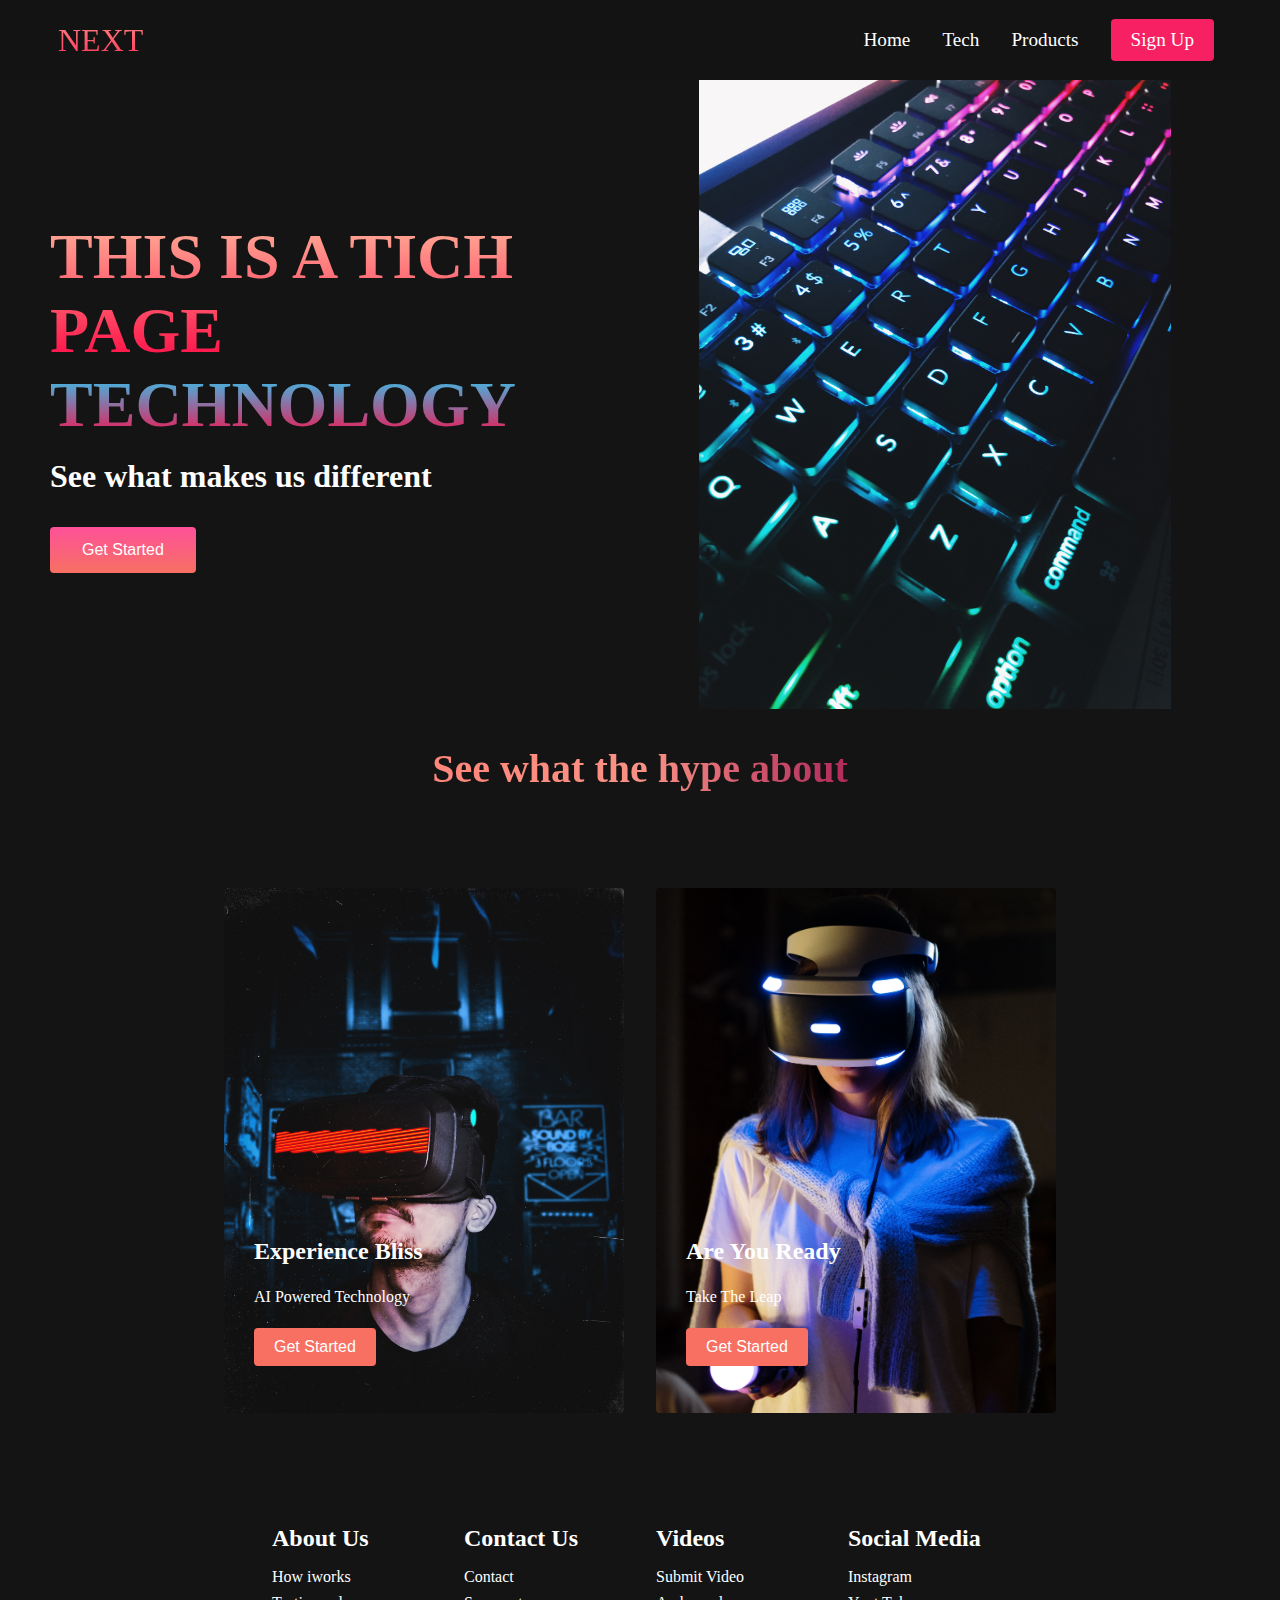
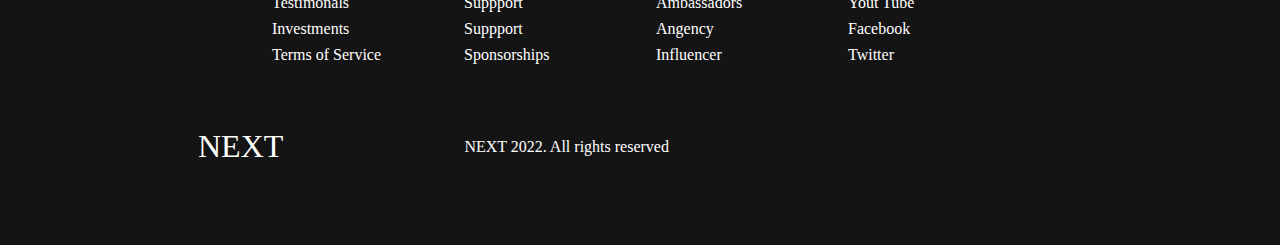
==== tech.html @ 6300fbe7 "project setup" ====
<!DOCTYPE html>
<html lang="en">
<head>
    <meta charset="UTF-8">
    <meta http-equiv="X-UA-Compatible" content="IE=edge">
    <meta name="viewport" content="width=device-width, initial-scale=1.0">
    <title>NExt website</title>
    <link rel="stylesheet" href="./style.css">
    <link
    rel="stylesheet"
    href="https://use.fontawesome.com/releases/v5.14.0/css/all.css"
    integrity="sha384-HzLeBuhoNPvSl5KYnjx0BT+WB0QEEqLprO+NBkkk5gbc67FTaL7XIGa2w1L0Xbgc"
    crossorigin="anonymous"
  />
</head>
<body>
    <!-- NAvbar Section -->
    <nav class="navbar">
        <div class="navbar__container">
            <a href="" id="navbar__logo"><i class="fas fa-gem"></i> NEXT</a>
                <div class="navbar__toggle" id="mobile-menu">
                    <span class="bar"></span>
                    <span class="bar"></span>
                    <span class="bar"></span>
                </div>
                <ul class="navbar__menu">
                    <li class="navbar__item">
                        <a href="index.html" class="navbar__links">Home</a>
                    </li>
                    <li class="navbar__item">
                        <a href="/" class="navbar__links">Tech</a>
                    </li>
                    <li class="navbar__item">
                        <a href="/" class="navbar__links">Products</a>
                    </li>
                    <li class="navbar__btn">
                        <a href="/" class="button">Sign Up</a>
                    </li>
                </ul>
        </div>
    </nav>

    <!-- Hero section -->
    <div class="main">
        <div class="main__container">
            <div class="main__content">
                <h1>THIS IS A TICH PAGE</h1>
                <h2>TECHNOLOGY</h2>
                <p>See what makes us different</p>
                <button class="main__btn"><a href="/">Get Started</a></button>
            </div>
            <div class="main__img--container">
                <img src="./images/pic2.jpg" alt="pic" id="main__img">
            </div>
        </div>
    </div>

    <!-- Services Section -->

    <div class="services">
        <h1>See what the hype about</h1>
        <div class="services__container">
            <div class="services__card">
                <h2>Experience Bliss</h2>
                <p>AI Powered Technology</p>
                <button>Get Started</button>
            </div>
            <div class="services__card">
                <h2>Are You Ready </h2>
                <p>Take The Leap</p>
                <button>Get Started</button>
            </div>
        </div>
    </div>

    <!-- Footer Section -->

    <div class="footer__container">
        <div class="footer__links">
            <div class="footer__link--wrapper">
                <div class="footer__link--items">
                    <h2>About Us</h2>
                    <a href="/sign__up" target="toggle">How iworks</a>
                    <a href="/">Testimonals</a>
                    <a href="/">Investments</a>
                    <a href="/">Terms of Service</a>
                </div>
                <div class="footer__link--items">
                    <h2>Contact Us</h2>
                    <a href="/">Contact</a>
                    <a href="/">Suppport</a>
                    <a href="/">Suppport</a>
                    <a href="/">Sponsorships</a>
                </div>
            </div>
            <div class="footer__link--wrapper">
                <div class="footer__link--items">
                    <h2>Videos</h2>
                    <a href="/">Submit Video</a>
                    <a href="/">Ambassadors</a>
                    <a href="/">Angency</a>
                    <a href="/">Influencer</a>
                </div>
                <div class="footer__link--items">
                    <h2>Social Media</h2>
                    <a href="/">Instagram</a>
                    <a href="/">Yout Tube</a>
                    <a href="/">Facebook</a>
                    <a href="/">Twitter</a>
                </div>
            </div>
        </div>
        <div class="social__media">
            <div class="social__media--wrap">
                <div class="footer__logo">
                    <a href="/" id="footer__logo"><i class="fas fa-gem"></i>NEXT</a>
                </div>
                <p class="website__rights">NEXT 2022. All rights reserved</p>
                <div class="social__icons">
                    <a href="/" class="social__icon--link" target="_blank">
                        <i class="fab fa-facebook"></i>
                    </a>
                    <a href="/" class="social__icon--link" target="_blank">
                        <i class="fab fa-instagram"></i>
                    </a>
                    <a href="/" class="social__icon--link" target="_blank">
                        <i class="fab fa-twitter"></i>
                    </a>
                    <a href="/" class="social__icon--link" target="_blank">
                        <i class="fab fa-linkedin"></i>
                    </a>
                    <a href="/" class="social__icon--link" target="_blank">
                        <i class="fab fa-youtube"></i>
                    </a>
                </div>
            </div>
        </div>
    </div>
    <script  src="./app.js"></script>
</body>
</html>
---- style.css ----
*{
    margin: 0;
    padding: 0;
    box-sizing: border-box;
    font-family: 'Kumbh Sans' sans-serif;
}

.navbar{
    background: #131313;
    height: 80px;
    display: flex;
    justify-content: center;
    align-items: center;
    font-size: 1.2rem;
    position: sticky;
    top: 0;
    z-index: 999;
}

.navbar__container{
    display: flex;
    justify-content: space-between;
    height: 80px;
    z-index: 1;
    width: 100%;
    max-width: 1300px;
    margin: 0 auto;
    padding: 0 50px;
}

#navbar__logo{
    background-color: #ff8177;
    background-image: linear-gradient(to top, #ff0844 0%, #ffb199 100% );
    background-size: 100%;
    -webkit-background-clip: text;
    -moz-background-clip: text;
     -webkit-text-fill-color: transparent;
     -moz-text-fill-colot: transparent;
    display: flex;
    align-items: center;
    cursor: pointer;
    text-decoration: none;
    font-size: 2rem;
}

.fa-gem{
    margin-right: 0.5rem;
}

.navbar__menu{
    display: flex;
    align-items: center;
    list-style: none;
    text-align: center;
}

.navbar__item{
    height: 80px;
}

.navbar__links{
    color: #fff;
    display: flex;
    align-items: center;
    justify-content: center;
    text-decoration: none;
    padding:  0 1rem;
    height: 100%;
}

.navbar__btn{
    display: flex;
    justify-content: center;
    align-items: center;
    padding: 0 1rem;
    width: 100%;
}

.button{
    display: flex;
    justify-content: center;
    align-items: center;
    text-decoration: none;
    padding: 10px 20px;
    height: 100%;
    width: 100%;
    border: none;
    border-radius: 4px;
    background: #f72062;
    color: #fff;
}

.button:hover{
    background: #4837ff;
    transition: all 0.3s ease;
}

.navbar__links:hover{
    color: #f77062;
    transition: all 0.3s ease;
}

@media screen and (max-width:960px) {
    .navbar__container{
        display: flex;
        justify-content: space-between;
        height: 80px;
        z-index: 1;
        width: 100%;
        max-width: 1300px;
        padding: 0;
    }

    .navbar__menu{
        display: grid;
        grid-template-columns: auto;
        margin: 0;
        width: 100%;
        position: absolute;
        top: -1000px;
        opacity: 0;
        transition: all 0.5s ease;
        height: 50vh;
        z-index: -1;
        background: #131313;
    }

    .navbar__menu.active{
        background: #131313;
        top: 100%;
        opacity: 1;
        transition: all 0.5s ease;
        z-index: 99;
        height: 50vh;
        font-size: 1.6rem;
    }

    #navbar__logo{
        padding-left: 25px;
    }

    .navbar__toggle .bar{
        width: 25px;
        height: 3px;
        margin: 5px auto;
        transition: all 0.3s ease-in-out;
        background: #fff;
    }

    .navbar__item{
        width: 100%;
    }

    .navbar__links{
        text-align: center;
        padding-right: 2rem;
        width: 100%;
        display: table;
    }

    #mobile-menu{
        position: absolute;
        top: 20%;
        right: 5%;
        transform: translate(5%, 20%);
    }

    .navbar__btn{
        padding-bottom: 2rem;
    }

    .button{
        display: flex;
        justify-content: center;
        align-items: center;
        width: 80%;
        margin: 0;
    }

    .navbar__toggle .bar{
        display: block;
        cursor: pointer;
    }

    #mobile-menu.is-active .bar:nth-child(2){
        opacity: 0;
    }
    #mobile-menu.is-active .bar:nth-child(1){
        transform: translateY(8px) rotate(45deg);
    }
    #mobile-menu.is-active .bar:nth-child(3){
        transform: translateY(-8px) rotate(-45deg);
    }
}

/* Hero section Css */
.main{
    background-color: #141414;
}

.main__container{
    display: grid;
    grid-template-columns: 1fr 1fr;
    align-items: center;
    justify-content: center;
    margin: 0 auto;
    height: 100%;  
    background-color: #141414;
    z-index: 1;
    width: 100%;
    max-width: 1300px;
    padding: 0 50px;
}

.main__container h1{
    font-size: 4rem;
    background-color: #ff8177;
    background-image: linear-gradient( to top, #ff0844 0%, #ffb199 100%);
    background-size: 100%;
    -webkit-background-clip: text;
    -moz-background-clip: text;
    -webkit-text-fill-color: transparent;
    -moz-text-fell-color: transparent;
}

.main__content h2{
    font-size: 4rem;
    background-color: #ff8177;
    background-image: linear-gradient( to top, #ff0844 0%, #21d4fd 100%);
    background-size: 100%;
    -webkit-background-clip: text;
    -moz-background-clip: text;
    -webkit-text-fill-color: transparent;
    -moz-text-fell-color: transparent;
}

.main__content p{
    margin-top: 1rem;
    font-size: 2rem;
    font-weight: 700;
    color: #fff;
}

.main__btn{
    font-size: 1rem;
    background-image: linear-gradient(to top, #f77062 0%, #fe5199 100%);
    padding: 14px 32px;
    border: none;
    border-radius: 4px;
    color: #fff;
    margin-top: 2rem;
    cursor: pointer;
    transition: all 0.35s ease;
    outline: none;
}

.main__btn a{
    position: relative;
    z-index: 2;
    color: #fff;
    text-decoration: none;
}

.main__btn:hover{
    color: #fff;
    background: #4837ff;
}


.main__img--container{
    text-align: center;
}

#main__img{
    height: 100%;
    width: 80%;
}

/* Mobile responsive */
@media screen and (max-width: 768px) {
    .main__container{
        display: grid;
        grid-template-columns: auto;
        align-items: center;
        justify-self: center;
        width: 100%;
        margin: 0 auto;
        height: auto;
    }

    .main__content{
        text-align: center;
        margin-bottom: 4rem;
    }

    .main__content h1{
        font-size: 2.5rem;
        margin-top: 2rem;
    }

    .main__content h2{
        font-size: 3rem;
    }

    .main__content p{
        margin-top: 1rem;
        font-size: 1.5rem;
    }
}

@media screen and (max-width: 480px) {
    .main__content h1{
        font-size: 2rem;
        margin-top: 3rem;
    }

    .main__content h2{
        font-size: 2rem;
    }

    .main__content p{
        margin-top: 2rem;
        font-size: 1.5rem;
    }

    .main__btn{
        padding: 12px 36px;
        margin: 2.5rem 0;
    }
}

/* Servoces Section Css */

.services{
    padding-top: 2rem;
    background: #141414;
    display: flex;
    flex-direction: column;
    align-items: center;
    height: auto ;
}

.services h1{
    background-color: #ff8177;
    background-image: linear-gradient(to right, #ff8177 0%, #ff867a 0%, #ff8c7f 21%, #f99185 52%, #cf556c 78%, #b12a5b 100%);
    background-size: 100%;
    margin-bottom: 5rem;
    font-size: 2.5rem;
    -webkit-background-clip: text;
    -moz-background-clip: text;
    -webkit-text-fill-color: transparent;
    -moz-text-fell-color: transparent;
}

.services__container{
    display: flex;
    justify-content: center;
    flex-wrap: wrap;
}

.services__card{
    margin: 1rem;
    height: 525px;
    width: 400px;
    border-radius: 4px;
    background-image:  url(./images/pic3.jpg);
    background-size: cover;
    position: relative;
    color: #fff;

}

.services__card:nth-child(2){
    background-image:  url(./images/pic4.jpg);
}

.services h2{
    position: absolute;
    top: 350px;
    left: 30px;
}

.services__card p{
    position: absolute;
    top: 400px;
    left: 30px;
}

.services__card button{
    color: #fff;
    padding: 10px 20px;
    border: none;
    border-radius: 4px;
    background: #f77062;
    position: absolute;
    top: 440px;
    left: 30px;
    font-size: 1rem;
    cursor: pointer;
}

.services__card:hover{
    transform: scale(1.075);
    transition: 0.2s ease-in;
    cursor: pointer;
}

@media screen and(max-width: 960px) {
    .services{
        height: 160px;
    }
    .services h1{
        font-size: 2rem;
        margin-top: 12rem;
    }
}

@media screen and (max-width: 480px) {
    .services{
        height: 1400px;
    }
    .services h1{
        font-size: 1.2rem;
    }
    .services__card{
        width: 300px;
    }
}

/* Footer CSS */
.footer__container{
    background-color: #141414;
    padding: 5rem 0;
    display: flex;
    flex-direction: column;
    justify-content: center;
    align-items: center;
}

#footer__logo{
    color: #fff;
    display: flex;
    align-items: center;
    cursor: pointer;
    text-decoration: none;
    font-size: 2rem;
}

.footer__links{
    width: 100%;
    max-width: 1000px;
    display: flex;
    justify-content: center;
}

.footer__link--wrapper{
    display: flex;
}
.footer__link--items{
    display: flex;
    flex-direction: column;
    align-items: flex-start;
    margin: 16px;
    text-align: left;
    width: 160px;
    box-sizing: border-box;
}

.footer__link--items h2{
    margin-bottom: 16px;
}

.footer__link--items > h2{
    color: #fff;
}

.footer__link--items a{
    color: #fff;
    text-decoration: none;
    margin-bottom: 0.5rem;
}

.footer__link--items a:hover{
    color: #fff;
    transition: 0.3 ease-out;
}
/* Social Section Css */
.social__icon--link{
    /* padding: 8px; */
    color: #fff;
    font-size: 24px;
}

.social__media{
    max-width: 1000px;
    width: 100%;
}

.social__media--wrap{
    display: flex;
    justify-content: space-between;
    align-items: center;
    width: 90%;
    max-width: 1000px;
    margin: 40px auto 0 auto;
}

.social__icons{
    display: flex;
    justify-content: space-between;
    align-items: center;
    width: 240px;
}

.social__logo{
    color: #fff;
    justify-self: flex-start;
    margin-left: 20px;
    cursor: pointer;
    text-decoration: none;
    font-size: 2rem;
    display: flex;
    align-items: center;
    margin-bottom: 16px;
}

.website__rights{
    color: #fff;
}

@media screen and (max-width: 820px) {
    .footer__links{
        padding-top: 2rem;
    }

    #footer__logo{
        margin-bottom: 2rem;
    }

    .website__rights{
        margin-bottom: 2rem;
    }

    .footer__link--wrapper{
        flex-direction: column;
    }

    .social__media--wrap{
        flex-direction: column;
    }
}

@media screen and (max-width: 480px) {
    .footer__link--items{
        margin: 0;
        padding: 10px;
        width: 100%;
    }
}
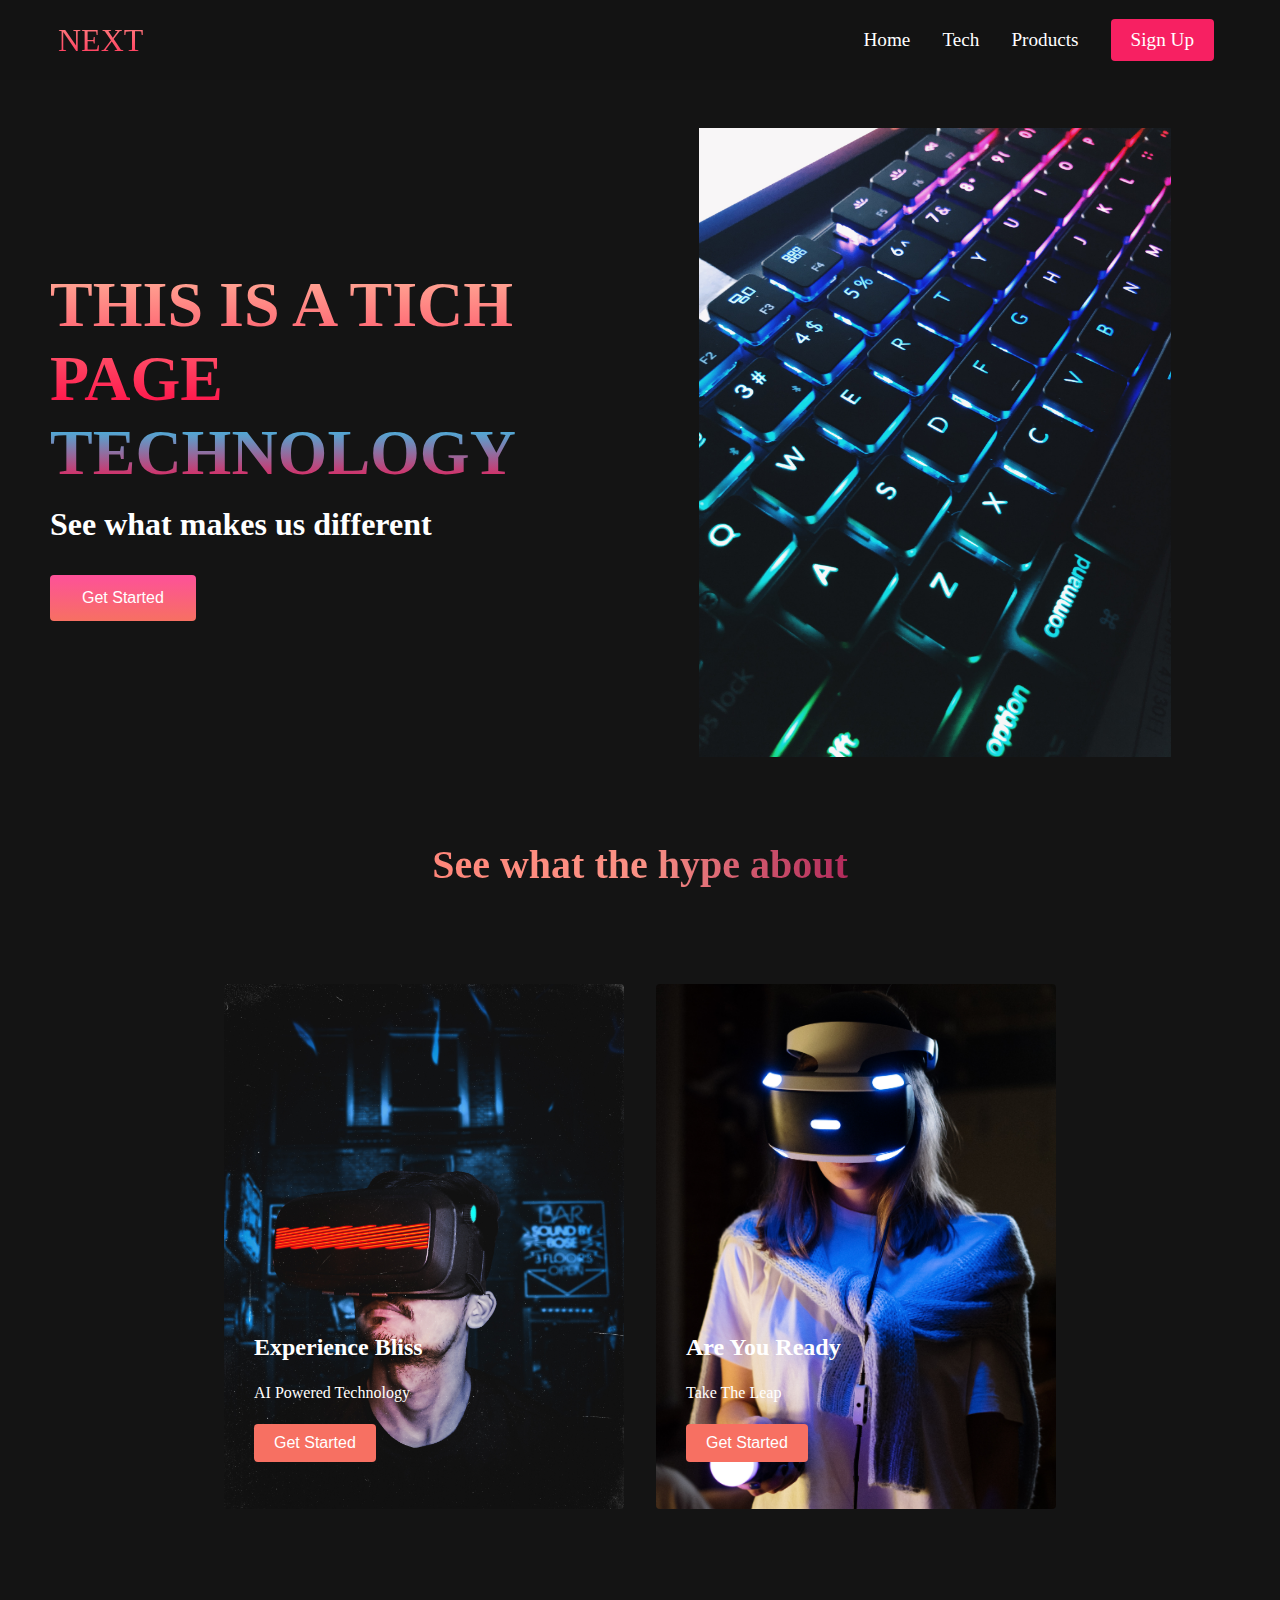
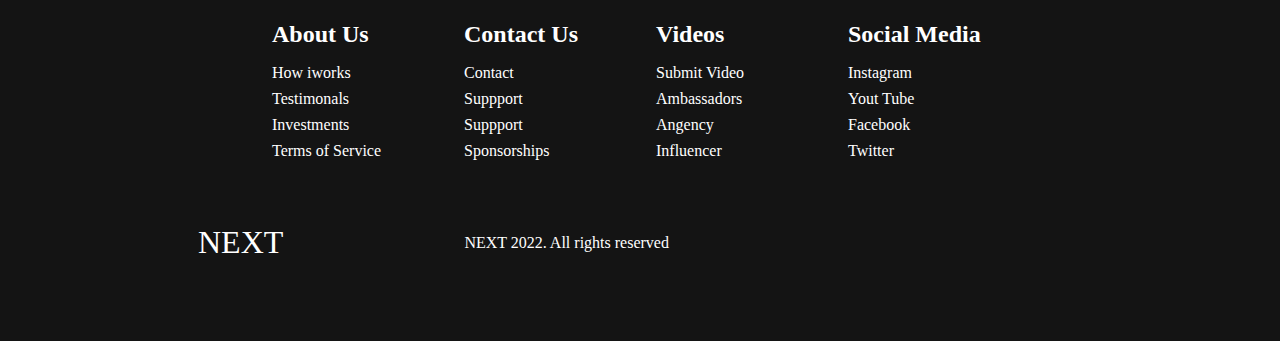
==== commit b3d1a5f4: "Products page fixed and tect page recoded" ====
--- a/tech.html
+++ b/tech.html
@@ -4,7 +4,7 @@
     <meta charset="UTF-8">
     <meta http-equiv="X-UA-Compatible" content="IE=edge">
     <meta name="viewport" content="width=device-width, initial-scale=1.0">
-    <title>NExt website</title>
+    <title>Next website</title>
     <link rel="stylesheet" href="./style.css">
     <link
     rel="stylesheet"
--- a/style.css
+++ b/style.css
@@ -3,6 +3,7 @@
     padding: 0;
     box-sizing: border-box;
     font-family: 'Kumbh Sans' sans-serif;
+    scroll-behavior: smooth;
 }
 
 .navbar{
@@ -196,6 +197,7 @@
 /* Hero section Css */
 .main{
     background-color: #141414;
+    padding: 3rem 0;
 }
 
 .main__container{
